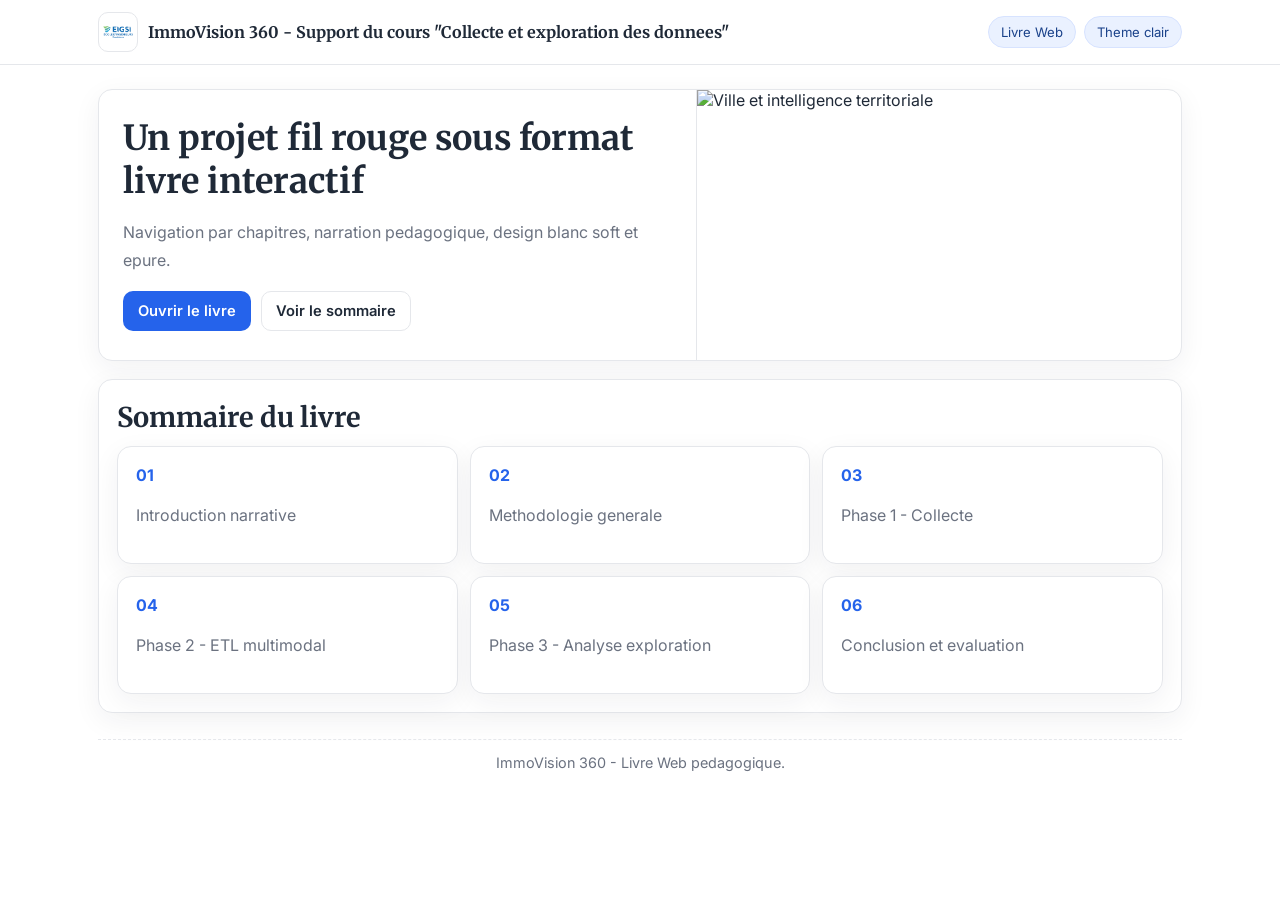
==== index-clean.html @ 791f9029 "First Jet" ====
<!DOCTYPE html>
<html lang="fr">
<head>
  <meta charset="UTF-8" />
  <meta name="viewport" content="width=device-width, initial-scale=1.0" />
  <title>ImmoVision 360 - Livre Web</title>
  <link rel="preconnect" href="https://fonts.googleapis.com" />
  <link rel="preconnect" href="https://fonts.gstatic.com" crossorigin />
  <link href="https://fonts.googleapis.com/css2?family=Merriweather:wght@400;700&family=Inter:wght@300;400;600;700&display=swap" rel="stylesheet" />
  <link rel="stylesheet" href="assets/css/style.css" />
</head>
<body data-chapter-index="0" data-chapter-total="6">
  <header class="topbar">
    <div class="topbar-inner">
      <div class="brand">
        <img class="brand-logo" src="logo.png" alt="Logo cours" onerror="this.style.display='none'" />
        <div class="brand-text">ImmoVision 360 - Support du cours "Collecte et exploration des donnees"</div>
      </div>
      <div class="top-links">
        <span class="chip">Livre Web</span>
        <span class="chip">Theme clair</span>
      </div>
    </div>
  </header>
  <main class="container">
    <section class="hero">
      <div class="hero-content">
        <h1>Un projet fil rouge sous format livre interactif</h1>
        <p class="lead">Navigation par chapitres, narration pedagogique, design blanc soft et epure.</p>
        <div class="btn-row">
          <a class="btn btn-primary" href="pages/01-introduction.html">Ouvrir le livre</a>
          <a class="btn btn-soft" href="#sommaire">Voir le sommaire</a>
          <a class="btn btn-soft" id="resumeReading" style="display:none">Reprendre la lecture</a>
        </div>
      </div>
      <img class="cover-image" src="https://images.unsplash.com/photo-1486406146926-c627a92ad1ab?auto=format&fit=crop&w=1400&q=80" alt="Ville et intelligence territoriale" />
    </section>
    <section id="sommaire" class="card section">
      <h2>Sommaire du livre</h2>
      <div class="grid-3">
        <a class="card" href="pages/01-introduction.html"><strong>01</strong><p>Introduction narrative</p></a>
        <a class="card" href="pages/02-methodologie.html"><strong>02</strong><p>Methodologie generale</p></a>
        <a class="card" href="pages/03-collecte.html"><strong>03</strong><p>Phase 1 - Collecte</p></a>
        <a class="card" href="pages/04-etl.html"><strong>04</strong><p>Phase 2 - ETL multimodal</p></a>
        <a class="card" href="pages/05-exploration.html"><strong>05</strong><p>Phase 3 - Analyse exploration</p></a>
        <a class="card" href="pages/06-conclusion.html"><strong>06</strong><p>Conclusion et evaluation</p></a>
      </div>
    </section>
    <footer>ImmoVision 360 - Livre Web pedagogique.</footer>
  </main>
  <script src="assets/js/app.js"></script>
</body>
</html>
---- assets/css/style.css ----
:root{
  --bg:#ffffff;
  --surface:#ffffff;
  --surface-soft:#f7f9fc;
  --text:#1f2937;
  --muted:#6b7280;
  --border:#e5e7eb;
  --primary:#2563eb;
  --primary-soft:#eaf1ff;
  --radius:14px;
  --shadow:0 8px 28px rgba(31,41,55,.06);
  --maxw:1120px;
}
*{box-sizing:border-box}
html{scroll-behavior:smooth}
body{
  margin:0;
  font-family:Inter,Segoe UI,Roboto,Arial,sans-serif;
  color:var(--text);
  background:var(--bg);
}
a{color:var(--primary);text-decoration:none}
a:hover{text-decoration:underline}
.topbar{
  position:sticky;top:0;z-index:1000;
  background:#fff;border-bottom:1px solid var(--border);
}
.topbar-inner{
  max-width:var(--maxw);margin:0 auto;padding:12px 18px;
  display:flex;align-items:center;justify-content:space-between;gap:12px;
}
.brand{display:flex;align-items:center;gap:10px;min-width:0}
.brand-logo{
  width:40px;height:40px;border:1px solid var(--border);border-radius:10px;
  object-fit:contain;padding:4px;background:#fff;
}
.brand-text{
  font-family:Merriweather,serif;font-weight:700;font-size:1rem;
  white-space:nowrap;overflow:hidden;text-overflow:ellipsis;
}
.top-links{display:flex;align-items:center;gap:8px}
.chip{
  border:1px solid #d7e3ff;background:var(--primary-soft);color:#19418a;
  border-radius:999px;padding:7px 12px;font-size:.82rem;
}
.container{max-width:var(--maxw);margin:0 auto;padding:24px 18px 70px}
.hero,.card{
  background:var(--surface);border:1px solid var(--border);border-radius:var(--radius);
  box-shadow:var(--shadow);
}
.hero{display:grid;grid-template-columns:1.2fr 1fr;gap:16px;overflow:hidden}
.hero-content{padding:24px}
h1,h2,h3{font-family:Merriweather,serif}
h1{margin:.1rem 0 .8rem;font-size:clamp(1.4rem,2.7vw,2.2rem)}
h2{margin:.1rem 0 .8rem;font-size:clamp(1.2rem,2.2vw,1.7rem)}
.lead{color:var(--muted);line-height:1.8}
.hero img,.cover-image{
  width:100%;height:100%;min-height:270px;object-fit:cover;border-left:1px solid var(--border);
}
.btn-row{display:flex;gap:10px;flex-wrap:wrap;margin-top:14px}
.btn{
  display:inline-block;padding:10px 14px;border-radius:10px;font-weight:600;font-size:.92rem;
  border:1px solid transparent;cursor:pointer;
}
.btn-primary{background:var(--primary);color:#fff}
.btn-soft{background:#fff;color:var(--text);border-color:var(--border)}
.section{margin-top:18px}
.grid-2{display:grid;grid-template-columns:1fr 1fr;gap:14px}
.grid-3{display:grid;grid-template-columns:repeat(3,1fr);gap:12px}
.card{padding:18px}
.card p,.card li{color:var(--muted);line-height:1.75}
.quote{
  background:#f4f7ff;border:1px solid #dce6ff;border-left:4px solid var(--primary);
  border-radius:10px;padding:12px 14px;color:#334155;
}
.book-nav{
  display:flex;justify-content:space-between;gap:10px;margin-top:16px
}
.progress-wrap{margin-top:12px}
.progress-text{font-size:.9rem;color:var(--muted);margin-bottom:6px}
.progress-bar{height:8px;background:#eef2f8;border:1px solid var(--border);border-radius:999px;overflow:hidden}
.progress{height:100%;width:0;background:linear-gradient(90deg,#2563eb,#4f8df8)}
.cover-list{margin:0;padding-left:18px}
.cover-list li{margin-bottom:7px}
.chapter-image{
  width:100%;height:220px;object-fit:cover;border:1px solid var(--border);border-radius:12px;background:#fafafa;
}
details{
  border:1px solid var(--border);background:var(--surface-soft);border-radius:10px;padding:10px 12px;margin:8px 0;
}
summary{cursor:pointer;font-weight:600;color:#1e3a8a}
pre{border:1px solid #dbe5f5;border-radius:10px;background:#f8fbff;padding:12px;overflow:auto}
footer{
  margin-top:26px;padding-top:14px;border-top:1px dashed var(--border);
  color:var(--muted);font-size:.9rem;text-align:center;
}
@media (max-width:980px){
  .hero,.grid-2{grid-template-columns:1fr}
  .grid-3{grid-template-columns:1fr}
  .hero img,.cover-image{border-left:0;border-top:1px solid var(--border)}
  .chip{display:none}
}
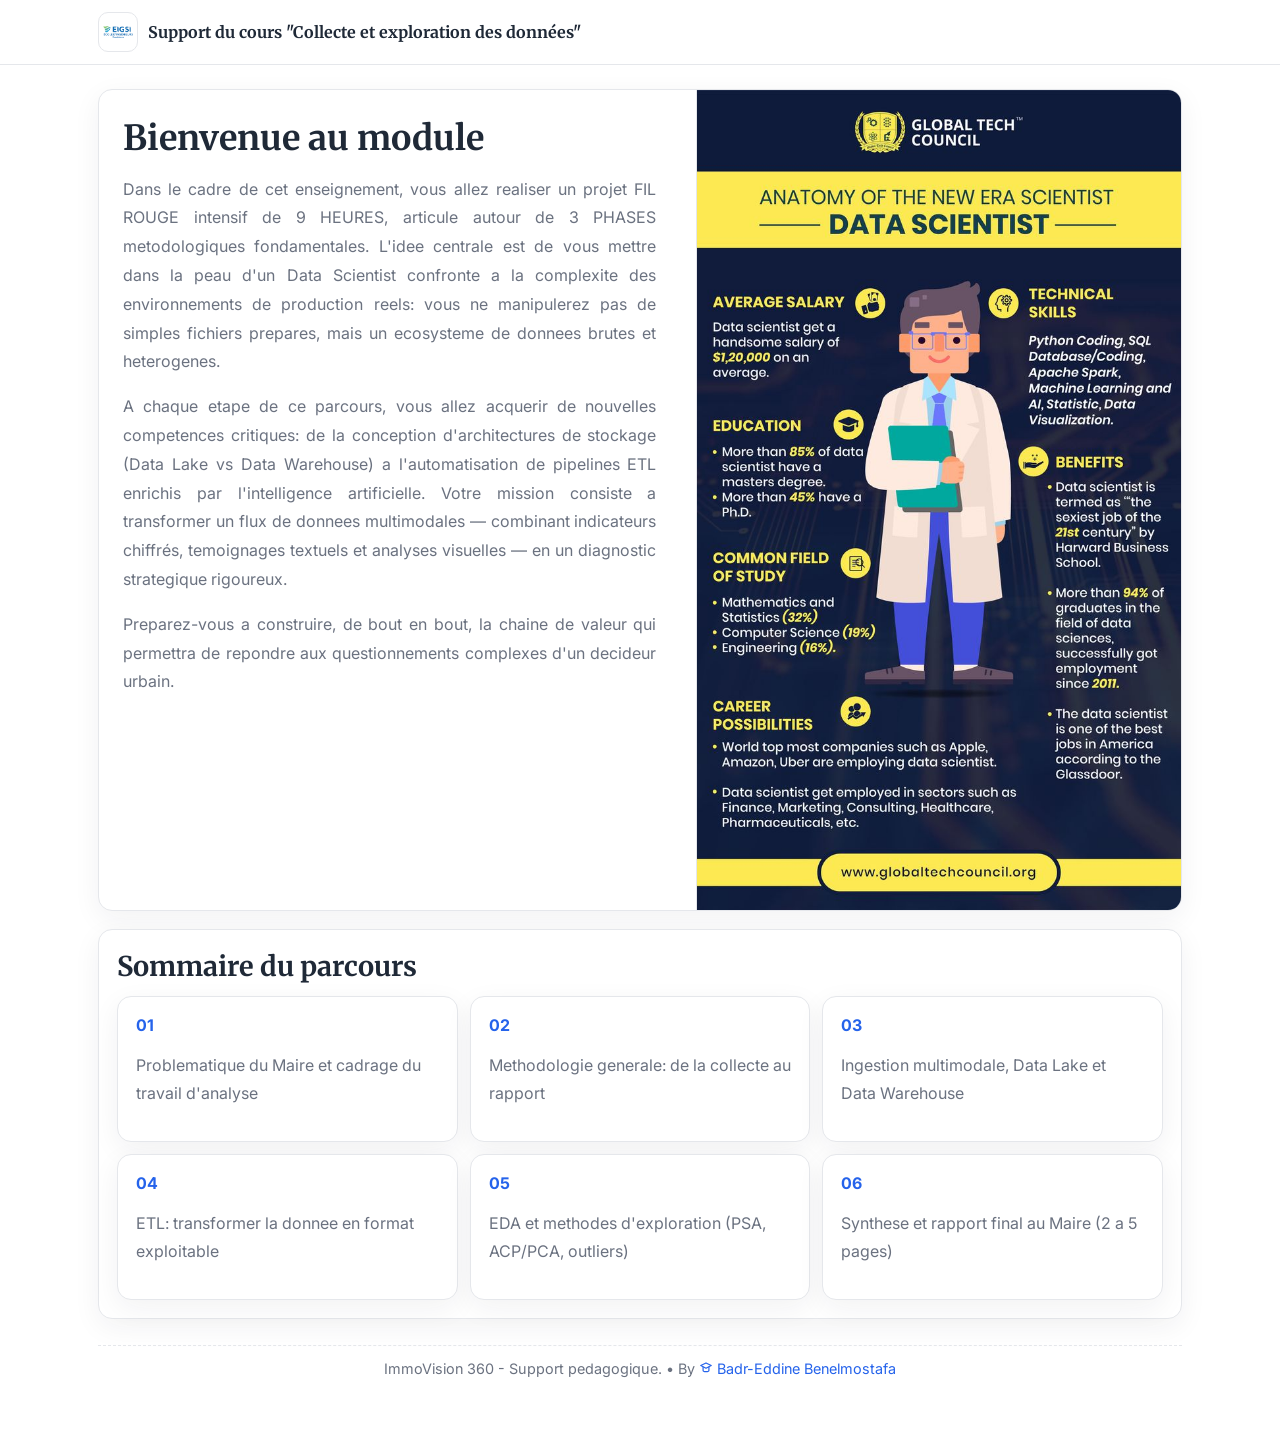
==== commit 87cdd571: "First Jet" ====
--- a/index-clean.html
+++ b/index-clean.html
@@ -3,7 +3,7 @@
 <head>
   <meta charset="UTF-8" />
   <meta name="viewport" content="width=device-width, initial-scale=1.0" />
-  <title>ImmoVision 360 - Livre Web</title>
+  <title>ImmoVision 360 - Support de cours</title>
   <link rel="preconnect" href="https://fonts.googleapis.com" />
   <link rel="preconnect" href="https://fonts.gstatic.com" crossorigin />
   <link href="https://fonts.googleapis.com/css2?family=Merriweather:wght@400;700&family=Inter:wght@300;400;600;700&display=swap" rel="stylesheet" />
@@ -14,39 +14,61 @@
     <div class="topbar-inner">
       <div class="brand">
         <img class="brand-logo" src="logo.png" alt="Logo cours" onerror="this.style.display='none'" />
-        <div class="brand-text">ImmoVision 360 - Support du cours "Collecte et exploration des donnees"</div>
-      </div>
-      <div class="top-links">
-        <span class="chip">Livre Web</span>
-        <span class="chip">Theme clair</span>
+        <div class="brand-text">Support du cours "Collecte et exploration des données"</div>
       </div>
     </div>
   </header>
   <main class="container">
     <section class="hero">
       <div class="hero-content">
-        <h1>Un projet fil rouge sous format livre interactif</h1>
-        <p class="lead">Navigation par chapitres, narration pedagogique, design blanc soft et epure.</p>
-        <div class="btn-row">
-          <a class="btn btn-primary" href="pages/01-introduction.html">Ouvrir le livre</a>
-          <a class="btn btn-soft" href="#sommaire">Voir le sommaire</a>
-          <a class="btn btn-soft" id="resumeReading" style="display:none">Reprendre la lecture</a>
-        </div>
+        <h1>Bienvenue au module</h1>
+        <p class="lead">
+          Dans le cadre de cet enseignement, vous allez realiser un projet FIL ROUGE intensif de 9 HEURES,
+          articule autour de 3 PHASES metodologiques fondamentales. L'idee centrale est de vous mettre dans la peau d'un
+          Data Scientist confronte a la complexite des environnements de production reels: vous ne manipulerez pas de simples
+          fichiers prepares, mais un ecosysteme de donnees brutes et heterogenes.
+        </p>
+        <p class="lead">
+          A chaque etape de ce parcours, vous allez acquerir de nouvelles competences critiques: de la conception
+          d'architectures de stockage (Data Lake vs Data Warehouse) a l'automatisation de pipelines ETL enrichis par l'intelligence
+          artificielle. Votre mission consiste a transformer un flux de donnees multimodales — combinant indicateurs chiffrés,
+          temoignages textuels et analyses visuelles — en un diagnostic strategique rigoureux.
+        </p>
+        <p class="lead">
+          Preparez-vous a construire, de bout en bout, la chaine de valeur qui permettra de repondre aux questionnements complexes
+          d'un decideur urbain.
+        </p>
+        <!-- Boutons de navigation volontairement supprimes pour rester minimal -->
       </div>
-      <img class="cover-image" src="https://images.unsplash.com/photo-1486406146926-c627a92ad1ab?auto=format&fit=crop&w=1400&q=80" alt="Ville et intelligence territoriale" />
+      <img class="cover-image" src="Fig1.jpg" alt="Infographie Data Scientist: roles, competences et perspectives" />
     </section>
     <section id="sommaire" class="card section">
-      <h2>Sommaire du livre</h2>
+      <h2>Sommaire du parcours</h2>
       <div class="grid-3">
-        <a class="card" href="pages/01-introduction.html"><strong>01</strong><p>Introduction narrative</p></a>
-        <a class="card" href="pages/02-methodologie.html"><strong>02</strong><p>Methodologie generale</p></a>
-        <a class="card" href="pages/03-collecte.html"><strong>03</strong><p>Phase 1 - Collecte</p></a>
-        <a class="card" href="pages/04-etl.html"><strong>04</strong><p>Phase 2 - ETL multimodal</p></a>
-        <a class="card" href="pages/05-exploration.html"><strong>05</strong><p>Phase 3 - Analyse exploration</p></a>
-        <a class="card" href="pages/06-conclusion.html"><strong>06</strong><p>Conclusion et evaluation</p></a>
+        <a class="card" href="pages/01-introduction.html"><strong>01</strong><p>Problematique du Maire et cadrage du travail d'analyse</p></a>
+        <a class="card" href="pages/02-methodologie.html"><strong>02</strong><p>Methodologie generale: de la collecte au rapport</p></a>
+        <a class="card" href="pages/03-collecte.html"><strong>03</strong><p>Ingestion multimodale, Data Lake et Data Warehouse</p></a>
+        <a class="card" href="pages/04-etl.html"><strong>04</strong><p>ETL: transformer la donnee en format exploitable</p></a>
+        <a class="card" href="pages/05-exploration.html"><strong>05</strong><p>EDA et methodes d'exploration (PSA, ACP/PCA, outliers)</p></a>
+        <a class="card" href="pages/06-conclusion.html"><strong>06</strong><p>Synthese et rapport final au Maire (2 a 5 pages)</p></a>
       </div>
     </section>
-    <footer>ImmoVision 360 - Livre Web pedagogique.</footer>
+    <footer>
+      ImmoVision 360 - Support pedagogique.
+      <span aria-hidden="true"> • </span>
+      By
+      <a
+        href="https://scholar.google.com/citations?user=EdTFt2UAAAAJ&hl=fr"
+        target="_blank"
+        rel="noopener noreferrer"
+      >
+        <svg width="14" height="14" viewBox="0 0 24 24" fill="none" xmlns="http://www.w3.org/2000/svg" aria-hidden="true">
+          <path d="M3 9.5L12 5l9 4.5-9 4.5-9-4.5Z" stroke="currentColor" stroke-width="2" stroke-linejoin="round"/>
+          <path d="M7 12v6c0 .8 2.2 2 5 2s5-1.2 5-2v-6" stroke="currentColor" stroke-width="2" stroke-linecap="round"/>
+        </svg>
+        <span>Badr-Eddine Benelmostafa</span>
+      </a>
+    </footer>
   </main>
   <script src="assets/js/app.js"></script>
 </body>
--- a/assets/css/style.css
+++ b/assets/css/style.css
@@ -53,7 +53,12 @@
 h1,h2,h3{font-family:Merriweather,serif}
 h1{margin:.1rem 0 .8rem;font-size:clamp(1.4rem,2.7vw,2.2rem)}
 h2{margin:.1rem 0 .8rem;font-size:clamp(1.2rem,2.2vw,1.7rem)}
-.lead{color:var(--muted);line-height:1.8}
+.lead{
+  color:var(--muted);
+  line-height:1.8;
+  text-align:justify;
+  text-justify:inter-word;
+}
 .hero img,.cover-image{
   width:100%;height:100%;min-height:270px;object-fit:cover;border-left:1px solid var(--border);
 }
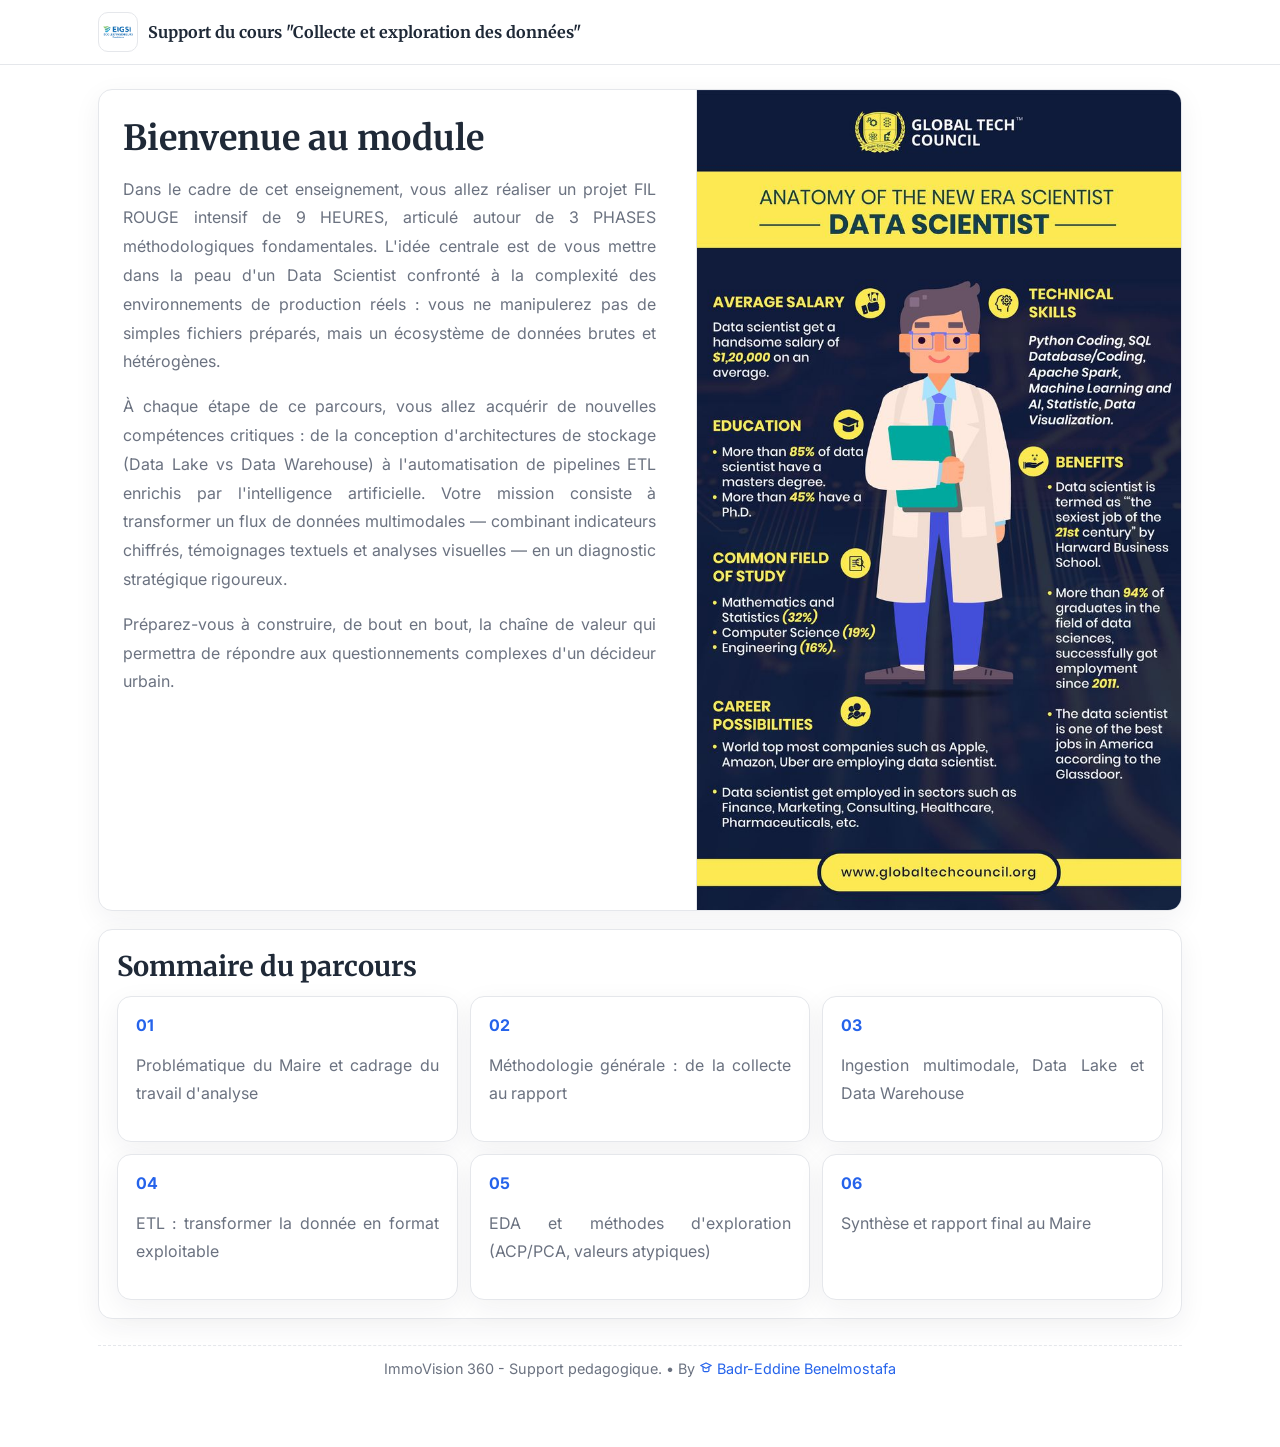
==== commit eeb880c7: "First Jet" ====
--- a/index-clean.html
+++ b/index-clean.html
@@ -23,20 +23,20 @@
       <div class="hero-content">
         <h1>Bienvenue au module</h1>
         <p class="lead">
-          Dans le cadre de cet enseignement, vous allez realiser un projet FIL ROUGE intensif de 9 HEURES,
-          articule autour de 3 PHASES metodologiques fondamentales. L'idee centrale est de vous mettre dans la peau d'un
-          Data Scientist confronte a la complexite des environnements de production reels: vous ne manipulerez pas de simples
-          fichiers prepares, mais un ecosysteme de donnees brutes et heterogenes.
+          Dans le cadre de cet enseignement, vous allez réaliser un projet FIL ROUGE intensif de 9 HEURES,
+          articulé autour de 3 PHASES méthodologiques fondamentales. L'idée centrale est de vous mettre dans la peau d'un
+          Data Scientist confronté à la complexité des environnements de production réels : vous ne manipulerez pas de simples
+          fichiers préparés, mais un écosystème de données brutes et hétérogènes.
         </p>
         <p class="lead">
-          A chaque etape de ce parcours, vous allez acquerir de nouvelles competences critiques: de la conception
-          d'architectures de stockage (Data Lake vs Data Warehouse) a l'automatisation de pipelines ETL enrichis par l'intelligence
-          artificielle. Votre mission consiste a transformer un flux de donnees multimodales — combinant indicateurs chiffrés,
-          temoignages textuels et analyses visuelles — en un diagnostic strategique rigoureux.
+          À chaque étape de ce parcours, vous allez acquérir de nouvelles compétences critiques : de la conception
+          d'architectures de stockage (Data Lake vs Data Warehouse) à l'automatisation de pipelines ETL enrichis par l'intelligence
+          artificielle. Votre mission consiste à transformer un flux de données multimodales — combinant indicateurs chiffrés,
+          témoignages textuels et analyses visuelles — en un diagnostic stratégique rigoureux.
         </p>
         <p class="lead">
-          Preparez-vous a construire, de bout en bout, la chaine de valeur qui permettra de repondre aux questionnements complexes
-          d'un decideur urbain.
+          Préparez-vous à construire, de bout en bout, la chaîne de valeur qui permettra de répondre aux questionnements complexes
+          d'un décideur urbain.
         </p>
         <!-- Boutons de navigation volontairement supprimes pour rester minimal -->
       </div>
@@ -45,12 +45,12 @@
     <section id="sommaire" class="card section">
       <h2>Sommaire du parcours</h2>
       <div class="grid-3">
-        <a class="card" href="pages/01-introduction.html"><strong>01</strong><p>Problematique du Maire et cadrage du travail d'analyse</p></a>
-        <a class="card" href="pages/02-methodologie.html"><strong>02</strong><p>Methodologie generale: de la collecte au rapport</p></a>
+        <a class="card" href="pages/01-introduction.html"><strong>01</strong><p>Problématique du Maire et cadrage du travail d'analyse</p></a>
+        <a class="card" href="pages/02-methodologie.html"><strong>02</strong><p>Méthodologie générale : de la collecte au rapport</p></a>
         <a class="card" href="pages/03-collecte.html"><strong>03</strong><p>Ingestion multimodale, Data Lake et Data Warehouse</p></a>
-        <a class="card" href="pages/04-etl.html"><strong>04</strong><p>ETL: transformer la donnee en format exploitable</p></a>
-        <a class="card" href="pages/05-exploration.html"><strong>05</strong><p>EDA et methodes d'exploration (PSA, ACP/PCA, outliers)</p></a>
-        <a class="card" href="pages/06-conclusion.html"><strong>06</strong><p>Synthese et rapport final au Maire (2 a 5 pages)</p></a>
+        <a class="card" href="pages/04-etl.html"><strong>04</strong><p>ETL : transformer la donnée en format exploitable</p></a>
+        <a class="card" href="pages/05-exploration.html"><strong>05</strong><p>EDA et méthodes d'exploration (ACP/PCA, valeurs atypiques)</p></a>
+        <a class="card" href="pages/06-conclusion.html"><strong>06</strong><p>Synthèse et rapport final au Maire</p></a>
       </div>
     </section>
     <footer>
--- a/assets/css/style.css
+++ b/assets/css/style.css
@@ -73,7 +73,12 @@
 .grid-2{display:grid;grid-template-columns:1fr 1fr;gap:14px}
 .grid-3{display:grid;grid-template-columns:repeat(3,1fr);gap:12px}
 .card{padding:18px}
-.card p,.card li{color:var(--muted);line-height:1.75}
+.card p,.card li{
+  color:var(--muted);
+  line-height:1.75;
+  text-align:justify;
+  text-justify:inter-word;
+}
 .quote{
   background:#f4f7ff;border:1px solid #dce6ff;border-left:4px solid var(--primary);
   border-radius:10px;padding:12px 14px;color:#334155;
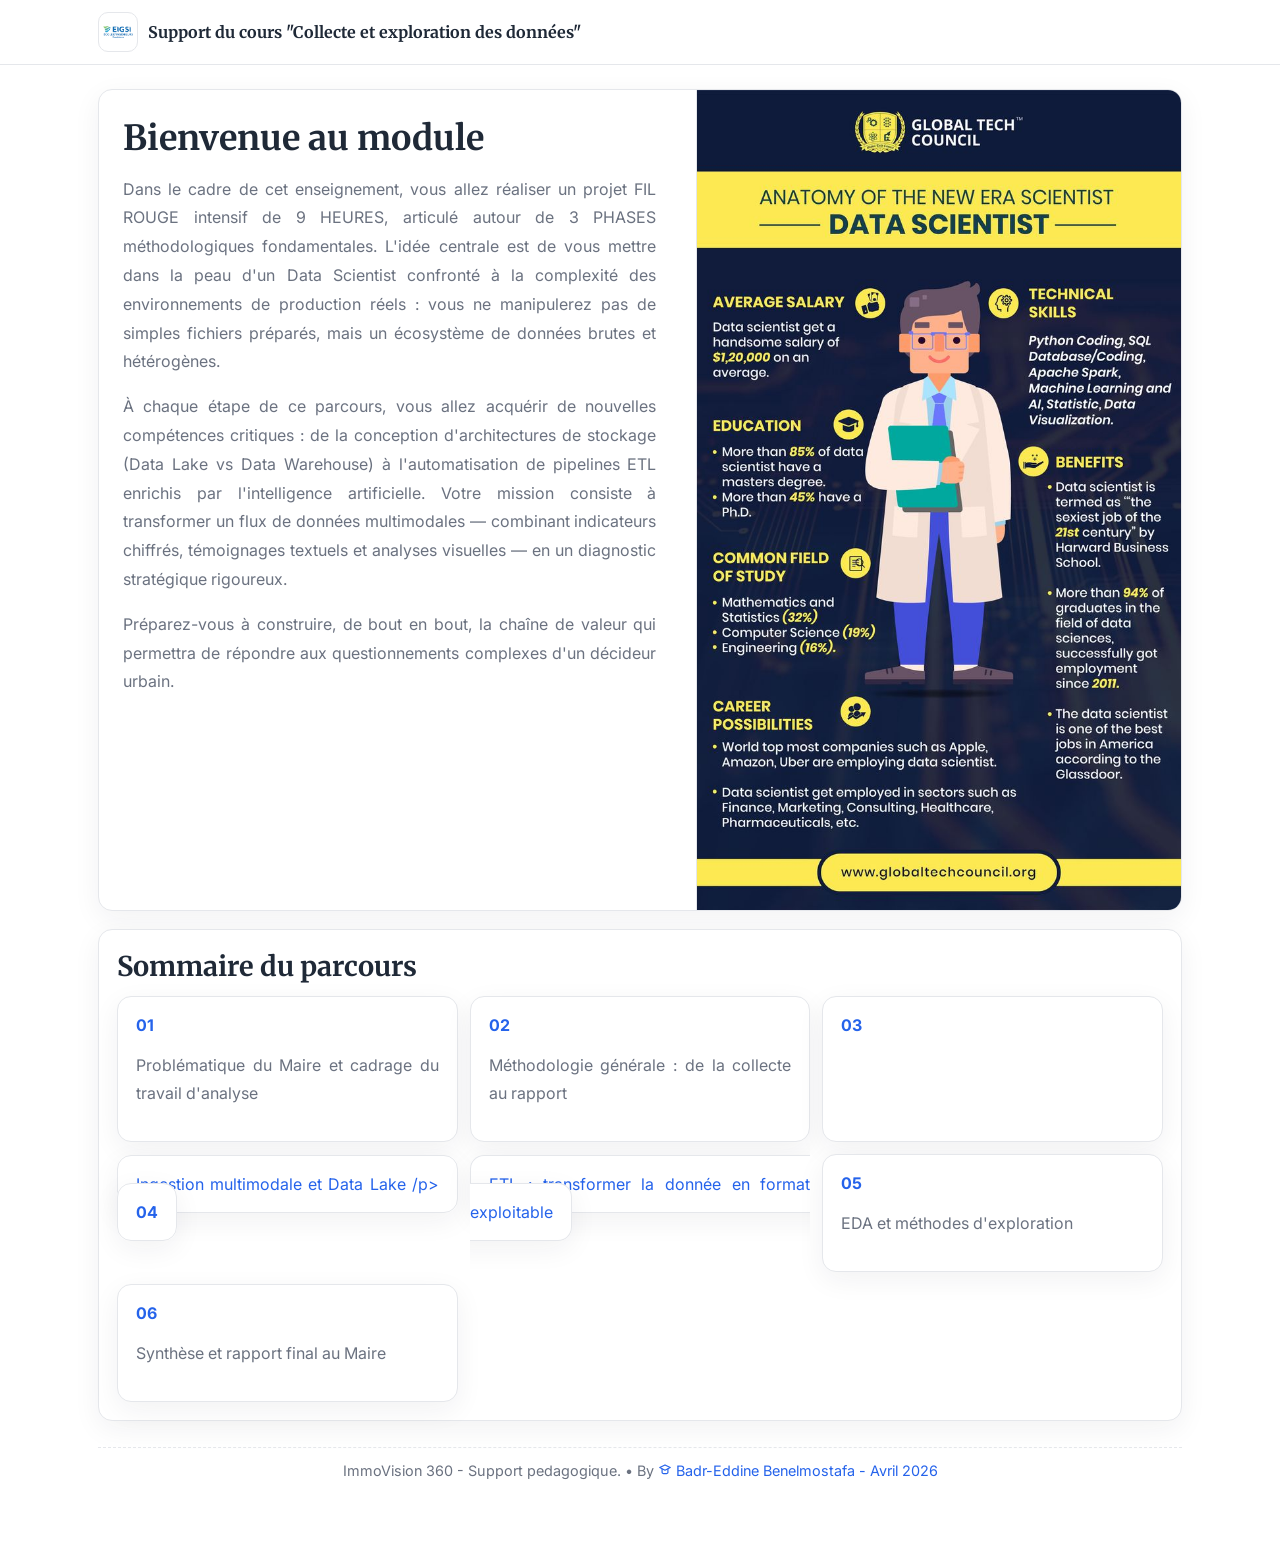
==== commit df210d83: "Methodo Done !" ====
--- a/index-clean.html
+++ b/index-clean.html
@@ -47,9 +47,9 @@
       <div class="grid-3">
         <a class="card" href="pages/01-introduction.html"><strong>01</strong><p>Problématique du Maire et cadrage du travail d'analyse</p></a>
         <a class="card" href="pages/02-methodologie.html"><strong>02</strong><p>Méthodologie générale : de la collecte au rapport</p></a>
-        <a class="card" href="pages/03-collecte.html"><strong>03</strong><p>Ingestion multimodale, Data Lake et Data Warehouse</p></a>
+        <a class="card" href="pages/03-collecte.html"><strong>03</strong><p>Ingestion multimodale et Data Lake /p></a>
         <a class="card" href="pages/04-etl.html"><strong>04</strong><p>ETL : transformer la donnée en format exploitable</p></a>
-        <a class="card" href="pages/05-exploration.html"><strong>05</strong><p>EDA et méthodes d'exploration (ACP/PCA, valeurs atypiques)</p></a>
+        <a class="card" href="pages/05-exploration.html"><strong>05</strong><p>EDA et méthodes d'exploration</p></a>
         <a class="card" href="pages/06-conclusion.html"><strong>06</strong><p>Synthèse et rapport final au Maire</p></a>
       </div>
     </section>
@@ -66,7 +66,7 @@
           <path d="M3 9.5L12 5l9 4.5-9 4.5-9-4.5Z" stroke="currentColor" stroke-width="2" stroke-linejoin="round"/>
           <path d="M7 12v6c0 .8 2.2 2 5 2s5-1.2 5-2v-6" stroke="currentColor" stroke-width="2" stroke-linecap="round"/>
         </svg>
-        <span>Badr-Eddine Benelmostafa</span>
+        <span>Badr-Eddine Benelmostafa - Avril 2026</span>
       </a>
     </footer>
   </main>
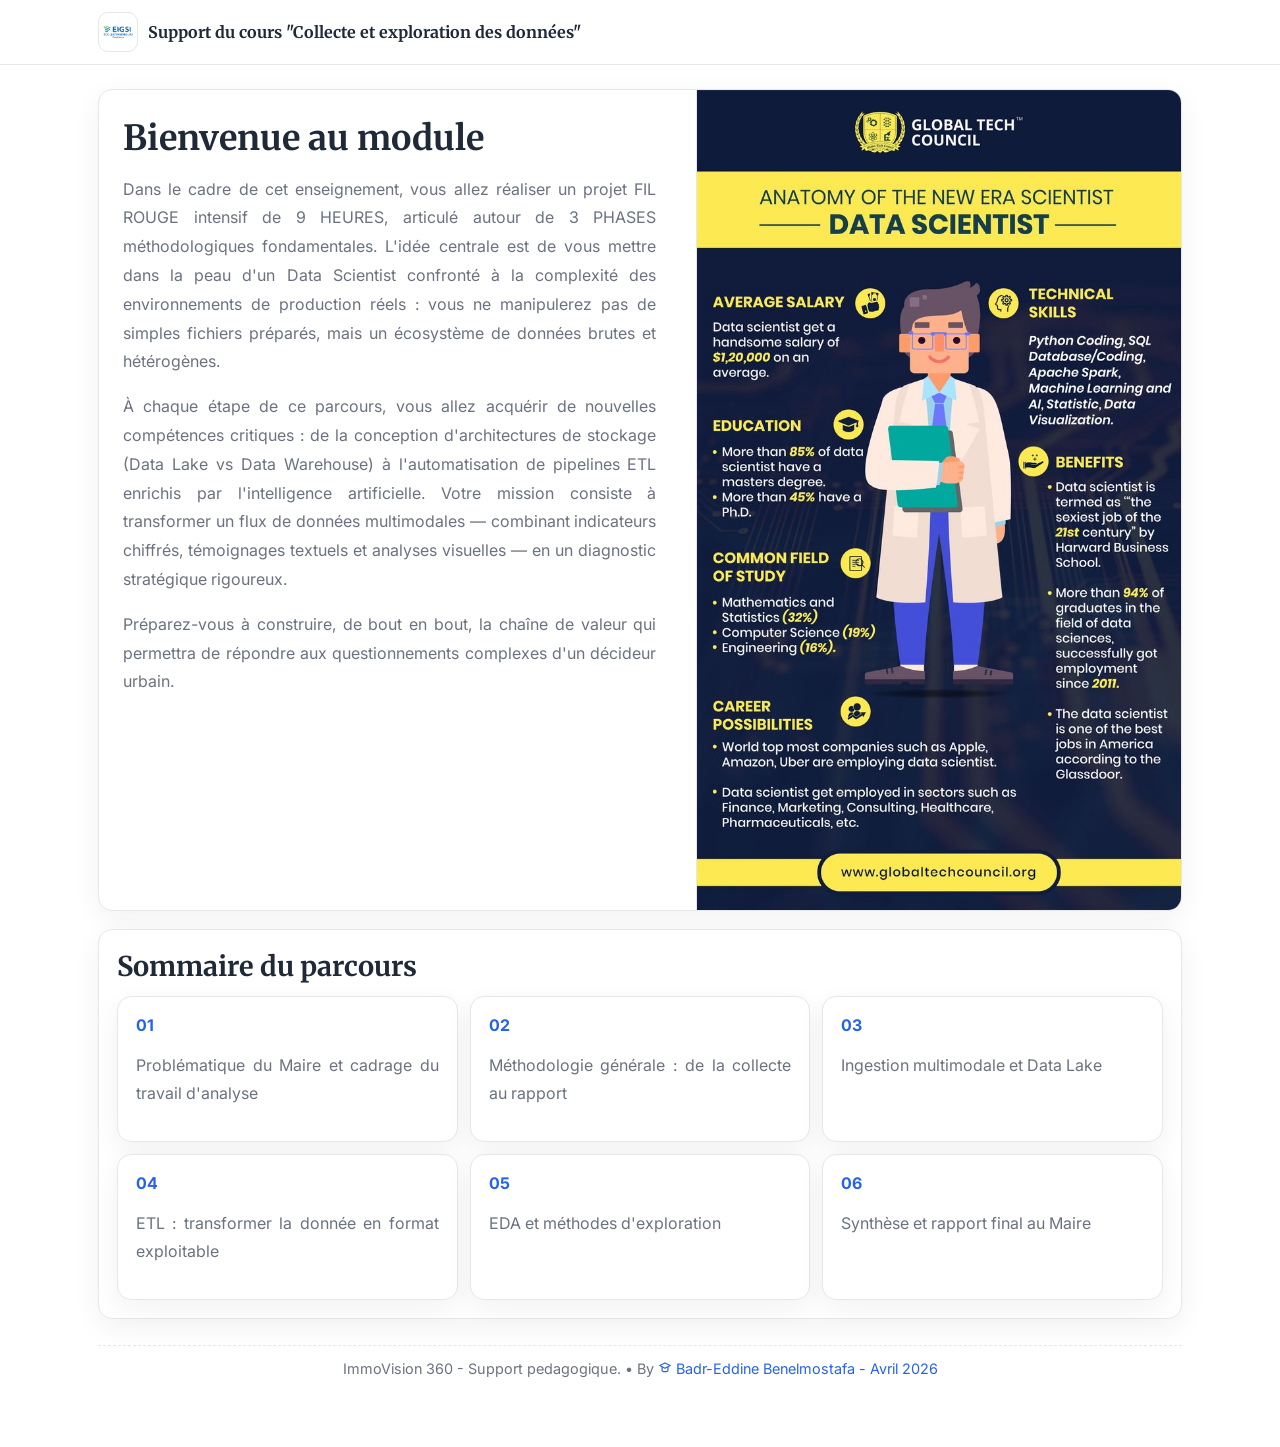
==== commit 40e53ded: "Methodo Done !" ====
--- a/index-clean.html
+++ b/index-clean.html
@@ -47,9 +47,9 @@
       <div class="grid-3">
         <a class="card" href="pages/01-introduction.html"><strong>01</strong><p>Problématique du Maire et cadrage du travail d'analyse</p></a>
         <a class="card" href="pages/02-methodologie.html"><strong>02</strong><p>Méthodologie générale : de la collecte au rapport</p></a>
-        <a class="card" href="pages/03-collecte.html"><strong>03</strong><p>Ingestion multimodale et Data Lake /p></a>
+        <a class="card" href="pages/03-collecte.html"><strong>03</strong><p>Ingestion multimodale et Data Lake </p></a>
         <a class="card" href="pages/04-etl.html"><strong>04</strong><p>ETL : transformer la donnée en format exploitable</p></a>
-        <a class="card" href="pages/05-exploration.html"><strong>05</strong><p>EDA et méthodes d'exploration</p></a>
+        <a class="card" href="pages/05-exploration.html"><strong>05</strong><p>EDA et méthodes d'exploration </p></a>
         <a class="card" href="pages/06-conclusion.html"><strong>06</strong><p>Synthèse et rapport final au Maire</p></a>
       </div>
     </section>
